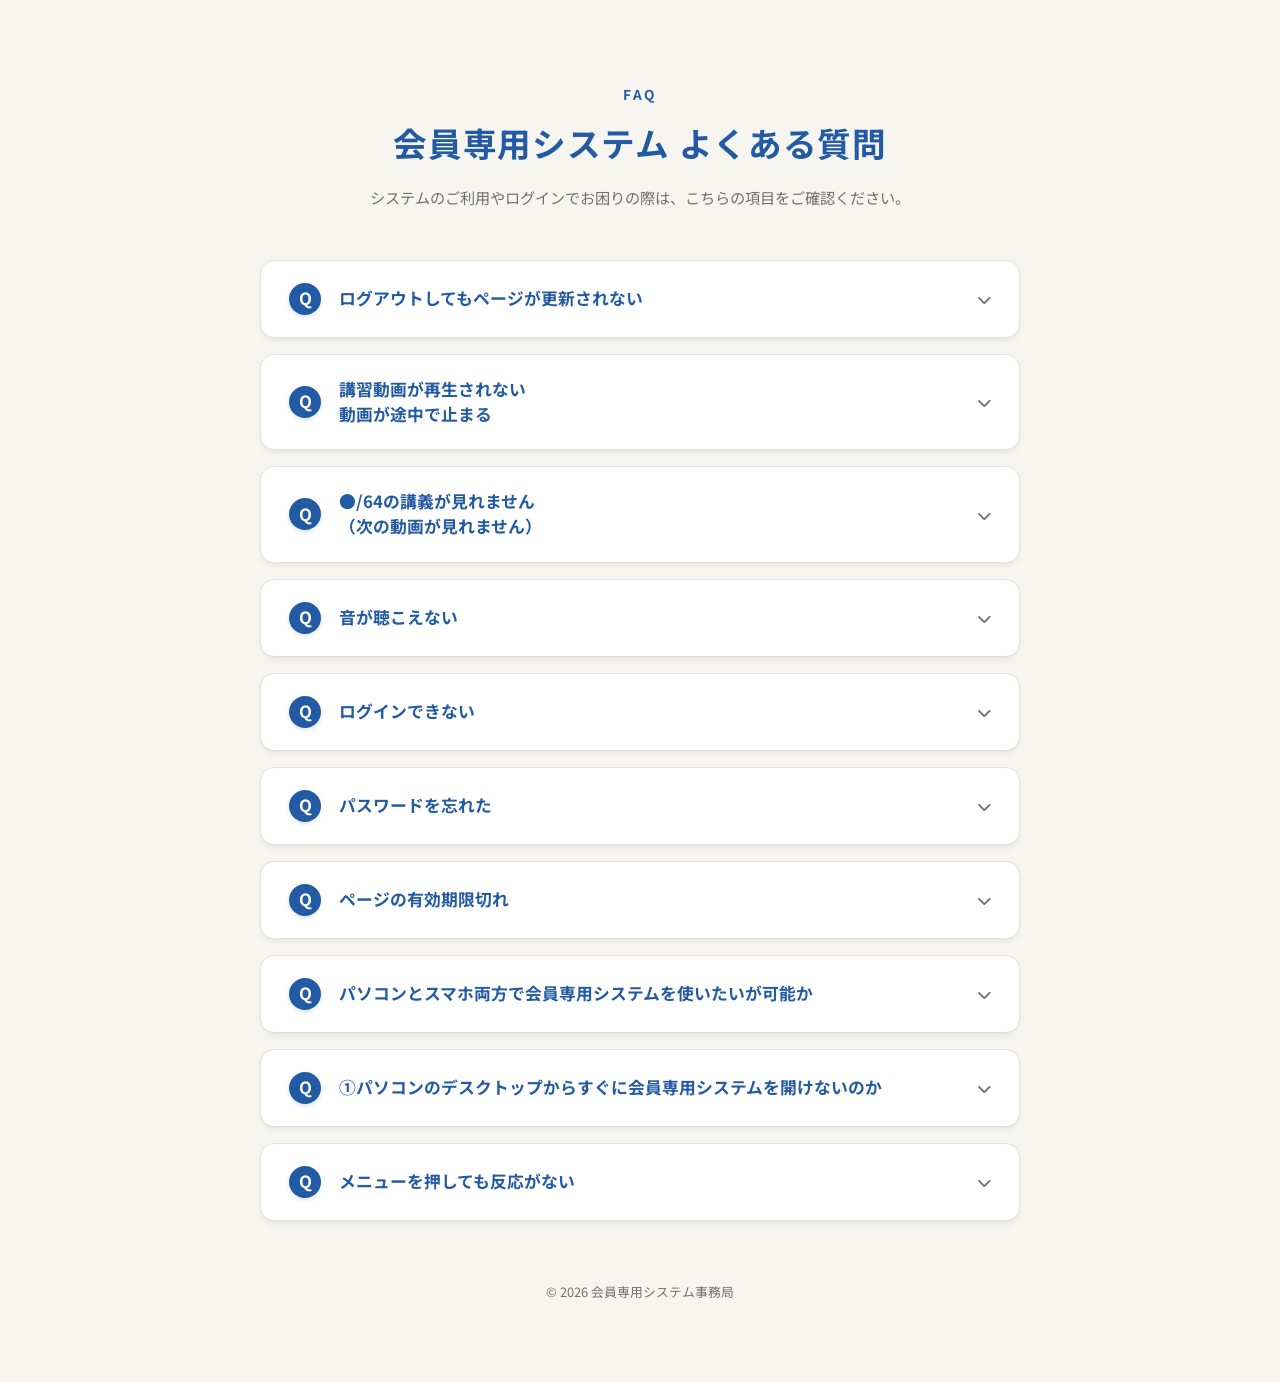
==== index.html @ 4619d987 "Make login page URLs clickable links" ====
<!DOCTYPE html>
<html lang="ja">
<head>
    <meta charset="UTF-8">
    <meta name="viewport" content="width=device-width, initial-scale=1.0">
    <title>よくある質問 | 会員専用システム</title>
    
    <!-- Google Fonts -->
    <link rel="preconnect" href="https://fonts.googleapis.com">
    <link rel="preconnect" href="https://fonts.gstatic.com" crossorigin>
    <link href="https://fonts.googleapis.com/css2?family=Noto+Sans+JP:wght@400;500;700&family=Outfit:wght@600;800&display=swap" rel="stylesheet">
    
    <!-- Font Awesome -->
    <link rel="stylesheet" href="https://cdnjs.cloudflare.com/ajax/libs/font-awesome/6.4.0/css/all.min.css">
    
    <!-- Custom Style -->
    <link rel="stylesheet" href="style.css">
</head>
<body>
    <div class="faq-container">
        <!-- Header -->
        <header class="faq-header">
            <span class="faq-subtitle">FAQ</span>
            <h1 class="faq-title">会員専用システム よくある質問</h1>
            <p class="faq-desc">システムのご利用やログインでお困りの際は、こちらの項目をご確認ください。</p>
        </header>

        <!-- FAQ Accordion List -->
        <main class="faq-main">
            <div class="faq-list" id="faq-list">
            <!-- Question 1 -->
            <details class="faq-item" name="faq-accordion" id="faq-1">
                <summary class="faq-summary">
                    <span class="faq-q-badge">Q</span>
                    <span class="faq-question-text">ログアウトしてもページが更新されない</span>
                    <span class="faq-toggle-icon"><i class="fa-solid fa-chevron-down"></i></span>
                </summary>
                <div class="faq-answer-wrapper">
                    <div class="faq-answer-content">
                        <span class="faq-a-badge">A</span>
                        <div class="faq-answer-text">
                            <p class="faq-answer-highlight">パソコンやスマートフォンの仕組み上、一度見た画面の情報が端末内に一時的に保存されてしまう「キャッシュ」という現象がございます。</p>
                        <p>そのため、ログアウトをしても端末側が「以前の古い情報」を優先的に表示してしまうことが稀にございます。</p>
                        <p>もし「画面が古いまま（更新されない）」と感じられた際は、以下の操作をお試しください。</p>
                        <p>■パソコンの場合</p>
                        <p>画面の左上などにある「くるっと回った矢印（更新ボタン）」を一度押してください。</p>
                        <p>■スマホの場合</p>
                        <p>画面を一番上まで戻し、さらに「下にグイッと引っ張る」と更新されます。</p>
                        <p>最新の状態に切り替わるかと存じますので、ぜひお試しください。</p>
                        </div>
                    </div>
                </div>
            </details>

            <!-- Question 2 -->
            <details class="faq-item" name="faq-accordion" id="faq-2">
                <summary class="faq-summary">
                    <span class="faq-q-badge">Q</span>
                    <span class="faq-question-text">講習動画が再生されない<br>動画が途中で止まる</span>
                    <span class="faq-toggle-icon"><i class="fa-solid fa-chevron-down"></i></span>
                </summary>
                <div class="faq-answer-wrapper">
                    <div class="faq-answer-content">
                        <span class="faq-a-badge">A</span>
                        <div class="faq-answer-text">
                            <p class="faq-answer-highlight">通信の混雑（特に朝や夜間）や、端末の一時的な不具合が考えられます。</p>
                        <p>・アプリを完全に閉じて開き直す</p>
                        <p>一度ログアウトし、ブラウザ（インターネットの画面）を完全に閉じてから、再度ログインして読み込み直してください。</p>
                        <p>・Wi-Fi（ワイファイ）を入れ直す</p>
                        <p>画面の「扇形のマーク」を一度オフにし、数秒待ってから再度オンにしてみてください。</p>
                        <p>・別の回線を試す</p>
                        <p>Wi-Fiを切って、スマートフォンの回線（4G/5G）に切り替えるとスムーズに流れることがあります。</p>
                        <p>・専用のアプリ（SafariやChrome）で開く</p>
                        <p>LINEやメールの中のリンクからではなく、Safari（方位磁石のマーク） や Chrome（カラフルな丸いマーク） を直接開いてアクセスしてください。</p>
                        </div>
                    </div>
                </div>
            </details>

            <!-- Question 3 -->
            <details class="faq-item" name="faq-accordion" id="faq-3">
                <summary class="faq-summary">
                    <span class="faq-q-badge">Q</span>
                    <span class="faq-question-text">●/64の講義が見れません<br>（次の動画が見れません）</span>
                    <span class="faq-toggle-icon"><i class="fa-solid fa-chevron-down"></i></span>
                </summary>
                <div class="faq-answer-wrapper">
                    <div class="faq-answer-content">
                        <span class="faq-a-badge">A</span>
                        <div class="faq-answer-text">
                            <p class="faq-answer-highlight">本講座では、着実にステップアップしていただくため、以下の設定を設けております。</p>
                        <p>■視聴可能な範囲について</p>
                        <p>受講初日は、まず全体の進め方を把握していただくため、【4/64（受講ガイダンス含む）】までが視聴可能です。</p>
                        <p>それ以降の講義につきましては、着実に学びを深めていただくため、1日に1講義ずつ順次公開される仕組みとなっております。</p>
                        <p>■動画の表示状態について</p>
                        <p>グレーの状態： 公開前の講義です（順次公開をお待ちください）。</p>
                        <p>白色の状態： 公開済みの講義です。クリックしてご視聴いただけます。</p>
                        </div>
                    </div>
                </div>
            </details>

            <!-- Question 4 -->
            <details class="faq-item" name="faq-accordion" id="faq-4">
                <summary class="faq-summary">
                    <span class="faq-q-badge">Q</span>
                    <span class="faq-question-text">音が聴こえない</span>
                    <span class="faq-toggle-icon"><i class="fa-solid fa-chevron-down"></i></span>
                </summary>
                <div class="faq-answer-wrapper">
                    <div class="faq-answer-content">
                        <span class="faq-a-badge">A</span>
                        <div class="faq-answer-text">
                            <p class="faq-answer-highlight">以下の3点をご確認ください</p>
                        <p>1. 動画画面の「スピーカーマーク」をチェック</p>
                        <p>動画の左下（または右下）にあるスピーカーのマークに 「×」 がついていないか。</p>
                        <p>もし 「×」 がついていたら、そのマークを一度クリックして解除してください。</p>
                        <p>2. パソコンやスマホ自体の音量をアップ</p>
                        <p>キーボードの音量ボタンや、スマホの横についている音量ボタンを押して、音が小さすぎないか確認してください。</p>
                        <p>別の動画や音楽は聞こえるか試してみるのがおすすめです。</p>
                        <p>3. イヤホンや外部スピーカーの接続を確認</p>
                        <p>イヤホンがしっかり奥まで刺さっているか、またはワイヤレスイヤホン（Bluetooth）が意図せず別の部屋でつながっていないかご確認ください。</p>
                        <p>もし上記を試しても解決しない場合は、一度ブラウザ（インターネットの画面）を閉じ、再度開き直してみてください。</p>
                        <p>一時的な不具合が解消されることがございます。</p>
                        <p>【もし音がプツプツ途切れたり、画面が止まる場合】</p>
                        <p>インターネット（Wi-Fi）の接続が一時的に弱くなっている可能性があります。</p>
                        <p>その場合は、画面の「Wi-Fiマーク」を一度消して、数秒後にまた入れ直してみてください。</p>
                        <p>【それでも解決しないときは】</p>
                        <p>一度インターネットの画面を閉じ、再度開き直してみてください。</p>
                        <p>一時的な不具合が解消されることがございます。</p>
                        </div>
                    </div>
                </div>
            </details>

            <!-- Question 5 -->
            <details class="faq-item" name="faq-accordion" id="faq-5">
                <summary class="faq-summary">
                    <span class="faq-q-badge">Q</span>
                    <span class="faq-question-text">ログインできない</span>
                    <span class="faq-toggle-icon"><i class="fa-solid fa-chevron-down"></i></span>
                </summary>
                <div class="faq-answer-wrapper">
                    <div class="faq-answer-content">
                        <span class="faq-a-badge">A</span>
                        <div class="faq-answer-text">
                            <p class="faq-answer-highlight">入力内容が正しく認識されていない可能性がございます。</p>
                        <p>お手数ですが、以下の3点をご確認ください。</p>
                        <p>・「半角」で入力されているか。</p>
                        <p>アルファベットや数字が、太い文字（全角）になっていないかご確認ください。</p>
                        <p>必ず「半角（細い文字）」でのご入力をお願いいたします。</p>
                        <p>・余計な「空白（スペース）」が入っていないか。</p>
                        <p>文字の前後に目に見えない空白が入ると、エラーになります。</p>
                        <p>一度すべて消してから、一文字ずつ手入力することをお試しください。</p>
                        <p>・最新のパスワードか。</p>
                        <p>以前の古いパスワードが自動で表示されている場合がございます。</p>
                        <p>一度消去し、最新のものをご入力ください。</p>
                        <p>【それでも解決しない場合】</p>
                        <p>以下の手順で、パスワードの再発行（作り直し）が可能です。</p>
                        <p>■ 会員専用システム ログインページ</p>
                        <p><a href="https://toshibu-sstm.com/system/" target="_blank" rel="noopener noreferrer">https://toshibu-sstm.com/system/</a></p>
                        <p>①上記ログインページを開き、「パスワードを忘れた方はこちら」を押す</p>
                        <p>➁メールアドレスを入力し、届いた案内から再設定する</p>
                        <p>【もしメールが届かない場合は……】</p>
                        <p>迷惑メールフォルダに入っていないか、一度ご確認ください。</p>
                        <p>操作が難しい場合や、メールが見当たらないときは、ご無理をなさらずサポートチームまでお気軽にご相談くださいませ。</p>
                        </div>
                    </div>
                </div>
            </details>

            <!-- Question 6 -->
            <details class="faq-item" name="faq-accordion" id="faq-6">
                <summary class="faq-summary">
                    <span class="faq-q-badge">Q</span>
                    <span class="faq-question-text">パスワードを忘れた</span>
                    <span class="faq-toggle-icon"><i class="fa-solid fa-chevron-down"></i></span>
                </summary>
                <div class="faq-answer-wrapper">
                    <div class="faq-answer-content">
                        <span class="faq-a-badge">A</span>
                        <div class="faq-answer-text">
                            <p class="faq-answer-highlight">セキュリティの都合上、パスワードはお客様ご自身での管理をお願いしております。</p>
                        <p>もしお忘れになった場合は、以下の手順で新しく作り直す（再設定する）ことが可能です。</p>
                        <p>■ 会員専用システム ログインページ</p>
                        <p><a href="https://toshibu-sstm.com/system/" target="_blank" rel="noopener noreferrer">https://toshibu-sstm.com/system/</a></p>
                        <p>①上記ログインページを開き、「パスワードを忘れた方はこちら」を押す</p>
                        <p>➁メールアドレスを入力し、届いた案内から再設定する</p>
                        <p>※操作が難しい場合は、ご無理をなさらずサポートチームまでご連絡ください。こちらで変更のお手伝いをさせていただきます。</p>
                        <p>【もしメールが届かない場合は……】</p>
                        <p>迷惑メールフォルダに入っていないか、一度ご確認ください。</p>
                        <p>操作が難しい場合や、メールが見当たらないときは、ご無理をなさらずサポートチームまでお気軽にご相談くださいませ。</p>
                        </div>
                    </div>
                </div>
            </details>

            <!-- Question 7 -->
            <details class="faq-item" name="faq-accordion" id="faq-7">
                <summary class="faq-summary">
                    <span class="faq-q-badge">Q</span>
                    <span class="faq-question-text">ページの有効期限切れ</span>
                    <span class="faq-toggle-icon"><i class="fa-solid fa-chevron-down"></i></span>
                </summary>
                <div class="faq-answer-wrapper">
                    <div class="faq-answer-content">
                        <span class="faq-a-badge">A</span>
                        <div class="faq-answer-text">
                            <p class="faq-answer-highlight">「ページの有効期限が切れました」と表示された場合でも、</p>
                        <p>これはセキュリティ保護のための表示であり、受講ができなくなったわけではございません。</p>
                        <p>どうぞご安心ください。</p>
                        <p>以下の操作で、元の画面に戻ることができます。</p>
                        <p>・画面を「再読み込み」する</p>
                        <p>画面の左上などにある「くるっと回った矢印（更新ボタン）」を押してください。</p>
                        <p>・一度画面を閉じて、開き直す</p>
                        <p>一度インターネットの画面を完全に閉じ、再度ログインし直してください。</p>
                        <p>・「戻る」ボタンを使わない</p>
                        <p>操作中に前の画面に戻りたいときは、画面内の「戻る」ボタン（もしあれば）を使うか、メニューから選び直すとエラーが起きにくくなります。</p>
                        <p>※インターネットの画面は、『一歩進むごとに情報を記録』しています。ブラウザの戻るボタンを使うと、その記録が途切れてしまい、</p>
                        <p>システムが『迷子』になってエラー（有効期限切れ）が出てしまうことがございます。</p>
                        </div>
                    </div>
                </div>
            </details>

            <!-- Question 8 -->
            <details class="faq-item" name="faq-accordion" id="faq-8">
                <summary class="faq-summary">
                    <span class="faq-q-badge">Q</span>
                    <span class="faq-question-text">パソコンとスマホ両方で会員専用システムを使いたいが可能か</span>
                    <span class="faq-toggle-icon"><i class="fa-solid fa-chevron-down"></i></span>
                </summary>
                <div class="faq-answer-wrapper">
                    <div class="faq-answer-content">
                        <span class="faq-a-badge">A</span>
                        <div class="faq-answer-text">
                            <p class="faq-answer-highlight">どちらの機種からでも、ご利用いただけます。</p>
                        <p>ご自宅では画面の大きなパソコンで、外出先では手軽なスマートフォンで、といった使い分けも可能です。</p>
                        <p>・どちらからでもログインしてOK</p>
                        <p>パソコンで使っている時と同じ「メールアドレス」と「パスワード」で、スマートフォンからもログインいただけます。</p>
                        <p>・URL（ホームページのアドレス）は共通です</p>
                        <p>パソコンでもスマートフォンでも、アクセスするページは同じです。</p>
                        <p>・学習の続きから再開できます</p>
                        <p>どちらの機種で視聴しても、学習の記録は共通して保存されますのでご安心ください。</p>
                        </div>
                    </div>
                </div>
            </details>

            <!-- Question 9 -->
            <details class="faq-item" name="faq-accordion" id="faq-9">
                <summary class="faq-summary">
                    <span class="faq-q-badge">Q</span>
                    <span class="faq-question-text">①パソコンのデスクトップからすぐに会員専用システムを開けないのか</span>
                    <span class="faq-toggle-icon"><i class="fa-solid fa-chevron-down"></i></span>
                </summary>
                <div class="faq-answer-wrapper">
                    <div class="faq-answer-content">
                        <span class="faq-a-badge">A</span>
                        <div class="faq-answer-text">
                            <p class="faq-answer-highlight">パソコンの画面に「専用のアイコン（ショートカット）」を作っておくと、次回からダブルクリックするだけで、すぐに会員ページを開くことができます。</p>
                        <p>【手順】</p>
                        <p>①パソコンの壁紙（何もないところ）で「右クリック」する</p>
                        <p>マウスの右側のボタンを一度カチッと押してください。</p>
                        <p>➁「新規作成」→「ショートカット」を選ぶ</p>
                        <p>出てきたメニューの中から「新規作成」にマウスを合わせ、その横に出る「ショートカット」を押してください。</p>
                        <p>③アドレス（URL）を入力する</p>
                        <p>「項目の場所を入力してください」という空欄に、ログインページのURLを貼り付けるか、入力してください。入力できたら、右下の「次へ」を押します。</p>
                        <p>④名前をつけて完了</p>
                        <p>「このショートカットの名前を入力してください」という欄に、「【投資部】会員サイト」など、ご自身がわかりやすい名前を入力して、最後に「完了」を押してください。</p>
                        <p>これで、次からは画面上のアイコンを押すだけで、パッと会員ページが開くようになります。</p>
                        <p>■iPhone / iPad の場合</p>
                        <p>①Safari（方位磁石のマーク）でログインページを開きます。</p>
                        <p>➁画面の下にある 「四角から矢印が飛び出しているマーク」 を押します。</p>
                        <p>③メニューを少し下に送り、「ホーム画面に追加」 を押します。</p>
                        <p>④右上の 「追加」 を押せば、ホーム画面にアイコンができあがります。</p>
                        <p>■Android（スマートフォン）の場合</p>
                        <p>①Chrome（カラフルな丸いマーク）でログインページを開きます。</p>
                        <p>➁画面の右上にある 「点3つのマーク（︙）」 を押します。</p>
                        <p>③「ホーム画面に追加」 を押します。</p>
                        <p>④「追加」 を押せば、ホーム画面にアイコンができあがります。</p>
                        <p>■Mac（パソコン）の場合</p>
                        <p>①Safari（方位磁石のマーク）でログインページを開き、画面を少し小さくします。</p>
                        <p>➁URL（アドレス）の左側にある 「小さな丸いマーク」 をマウスでつかみます。</p>
                        <p>③そのまま デスクトップ（壁紙）の上まで引きずって（ドラッグして） 指を離せば、アイコンができあがります。</p>
                        </div>
                    </div>
                </div>
            </details>

            <!-- Question 10 -->
            <details class="faq-item" name="faq-accordion" id="faq-10">
                <summary class="faq-summary">
                    <span class="faq-q-badge">Q</span>
                    <span class="faq-question-text">メニューを押しても反応がない</span>
                    <span class="faq-toggle-icon"><i class="fa-solid fa-chevron-down"></i></span>
                </summary>
                <div class="faq-answer-wrapper">
                    <div class="faq-answer-content">
                        <span class="faq-a-badge">A</span>
                        <div class="faq-answer-text">
                            <p class="faq-answer-highlight">一時的な読み込みエラーや、お使いの端末（スマホ・パソコン）の設定が影響している可能性がございます。</p>
                        <p>お手数ですが、以下の手順を上から順番にお試しください。</p>
                        <p>1. ページの「再読み込み（更新）」を試す</p>
                        <p>画面の一番上にある「くるっとした矢印マーク（更新ボタン）」を押してください。</p>
                        <p>これだけで、読み込みがスムーズになり、正常に動くようになることがよくあります。</p>
                        <p>2. 時間を空けてから再度お試しいただく</p>
                        <p>インターネットの回線が一時的に混み合っている場合、ボタンが反応しづらくなることがございます。</p>
                        <p>数分から数十分ほどお時間を空けてから、改めて操作をお試しください。</p>
                        <p>少し時間を置くことで、回線の混雑が解消され、スムーズに画面が切り替わるようになることがございます。</p>
                        <p>3. 推奨されているブラウザ（閲覧アプリ）を試す</p>
                        <p>LINEなどのアプリ内から画面を開いている場合、ボタンが正しく反応しないことがございます。</p>
                        <p>その場合は、普段お使いの「Google Chrome」や「Safari」などのブラウザアプリに切り替えて、再度開き直してみてください。</p>
                        <p>4. 端末の「再起動」</p>
                        <p>上記を試しても解決しない場合は、一度スマートフォンやパソコンの電源を切り、再起動を行ってください。</p>
                        <p>機器のリセットにより、動作が改善するケースが非常に多くございます。</p>
                        </div>
                    </div>
                </div>
            </details>
            </div>
        </main>

        <!-- Minimal Footer -->
        <footer class="faq-footer">
            <p class="copyright">© 2026 会員専用システム事務局</p>
        </footer>
    </div>

    <!-- Scripts -->
    <script src="app.js"></script>
</body>
</html>
---- style.css ----
/* ==========================================================================
   Minimalist Brand Design System (Toushibu Brand Colors)
   ========================================================================== */

:root {
    /* Brand Colors based on https://toushibu-official.com/ */
    --bg-app: #F7F5EF;         /* Brand Warm Sand Background (bg-sand) */
    --bg-card: #ffffff;        /* White Cards */
    --primary: #235AA4;        /* Brand Primary Navy Blue (color-main) */
    --primary-light: #3b77c4;  /* Lighter Navy */
    --accent: #61880A;         /* Brand Sub Green (color-sub) */
    --accent-light: #E8F3D8;   /* Brand Light Green (bg-green-light) */
    --border: #E3E1DA;         /* Brand Muted Sand Border */
    --text-main: #323232;      /* Brand Body Text Black */
    --text-muted: #707070;     /* Brand Muted Text */
    
    --font-sans: 'Noto Sans JP', sans-serif;
    --shadow: 0 4px 6px -1px rgba(112, 112, 112, 0.08), 0 2px 4px -1px rgba(112, 112, 112, 0.05);
    --shadow-hover: 0 10px 15px -3px rgba(35, 90, 164, 0.06), 0 4px 6px -2px rgba(35, 90, 164, 0.03);
}

*, *::before, *::after {
    box-sizing: border-box;
    margin: 0;
    padding: 0;
}

body {
    font-family: var(--font-sans);
    background-color: var(--bg-app);
    color: var(--text-main);
    line-height: 1.65;
    padding: 80px 20px;
    -webkit-font-smoothing: antialiased;
}

/* Container */
.faq-container {
    max-width: 760px;
    margin: 0 auto;
}

/* Header */
.faq-header {
    text-align: center;
    margin-bottom: 50px;
}

.faq-subtitle {
    display: inline-block;
    font-size: 0.85rem;
    font-weight: 700;
    letter-spacing: 0.2em;
    color: var(--primary);
    margin-bottom: 10px;
    text-transform: uppercase;
}

.faq-title {
    font-size: 2.1rem;
    font-weight: 700;
    color: var(--primary);
    margin-bottom: 14px;
    letter-spacing: 0.02em;
}

.faq-desc {
    font-size: 0.95rem;
    color: var(--text-muted);
}

/* FAQ Accordion List */
.faq-list {
    display: flex;
    flex-direction: column;
    gap: 16px;
}

.faq-item {
    background-color: var(--bg-card);
    border: 1px solid var(--border);
    border-radius: 14px;
    box-shadow: var(--shadow);
    overflow: hidden;
    transition: transform 0.25s, border-color 0.25s, box-shadow 0.25s;
}

.faq-item:hover {
    border-color: var(--primary-light);
    box-shadow: var(--shadow-hover);
    transform: translateY(-1px);
}

.faq-summary {
    display: flex;
    align-items: center;
    padding: 22px 28px;
    cursor: pointer;
    list-style: none;
    user-select: none;
}

.faq-summary::-webkit-details-marker {
    display: none;
}

.faq-q-badge {
    display: inline-flex;
    align-items: center;
    justify-content: center;
    width: 32px;
    height: 32px;
    background-color: var(--primary);
    color: white;
    border-radius: 50%;
    font-size: 1.05rem;
    font-weight: 700;
    margin-right: 18px;
    flex-shrink: 0;
    box-shadow: 0 2px 4px rgba(35, 90, 164, 0.15);
}

.faq-question-text {
    flex-grow: 1;
    font-weight: 700;
    color: var(--primary);
    font-size: 1.05rem;
    line-height: 1.5;
    padding-right: 16px;
}

.faq-toggle-icon {
    font-size: 0.9rem;
    color: var(--text-muted);
    transition: transform 0.3s, color 0.2s;
}

.faq-item:hover .faq-toggle-icon {
    color: var(--primary);
}

/* Answer content box */
.faq-answer-wrapper {
    background-color: #FCFBF9; /* Very soft warm tint */
    border-top: 1px solid var(--border);
    padding: 26px 28px;
}

.faq-answer-content {
    display: flex;
    align-items: flex-start;
}

.faq-a-badge {
    display: inline-flex;
    align-items: center;
    justify-content: center;
    width: 32px;
    height: 32px;
    background-color: var(--accent-light);
    color: var(--accent);
    border-radius: 50%;
    font-size: 1.05rem;
    font-weight: 700;
    margin-right: 18px;
    flex-shrink: 0;
}

.faq-answer-text {
    flex-grow: 1;
    color: var(--text-main);
    font-size: 0.98rem;
    line-height: 1.8;
}

.faq-answer-text p {
    margin-bottom: 12px;
}

.faq-answer-text p:last-child {
    margin-bottom: 0;
}

.faq-answer-text a {
    color: var(--primary);
    text-decoration: underline;
    text-underline-offset: 3px;
    word-break: break-all;
    transition: color 0.2s;
}

.faq-answer-text a:hover {
    color: var(--primary-light);
}

.faq-answer-highlight {
    font-weight: 700;
    color: var(--primary);
    font-size: 1.02rem;
}

/* Accordion Open State Styles */
.faq-item[open] {
    border-color: var(--primary);
    box-shadow: var(--shadow-hover);
}

.faq-item[open] .faq-toggle-icon {
    transform: rotate(180deg);
    color: var(--primary);
}

@keyframes slideFadeIn {
    from {
        opacity: 0;
        transform: translateY(-6px);
    }
    to {
        opacity: 1;
        transform: translateY(0);
    }
}

.faq-item[open] .faq-answer-wrapper {
    animation: slideFadeIn 0.3s cubic-bezier(0.16, 1, 0.3, 1) forwards;
}

/* Footer */
.faq-footer {
    text-align: center;
    margin-top: 60px;
}

.copyright {
    font-size: 0.8rem;
    color: var(--text-muted);
}

/* Responsive adjustment */
@media (max-width: 576px) {
    body {
        padding: 50px 15px;
    }
    
    .faq-title {
        font-size: 1.6rem;
    }
    
    .faq-summary {
        padding: 18px 20px;
    }
    
    .faq-q-badge, .faq-a-badge {
        width: 28px;
        height: 28px;
        font-size: 0.9rem;
        margin-right: 14px;
    }
    
    .faq-question-text {
        font-size: 0.96rem;
    }
    
    .faq-answer-wrapper {
        padding: 20px;
    }
    
    .faq-answer-text {
        font-size: 0.92rem;
    }
}
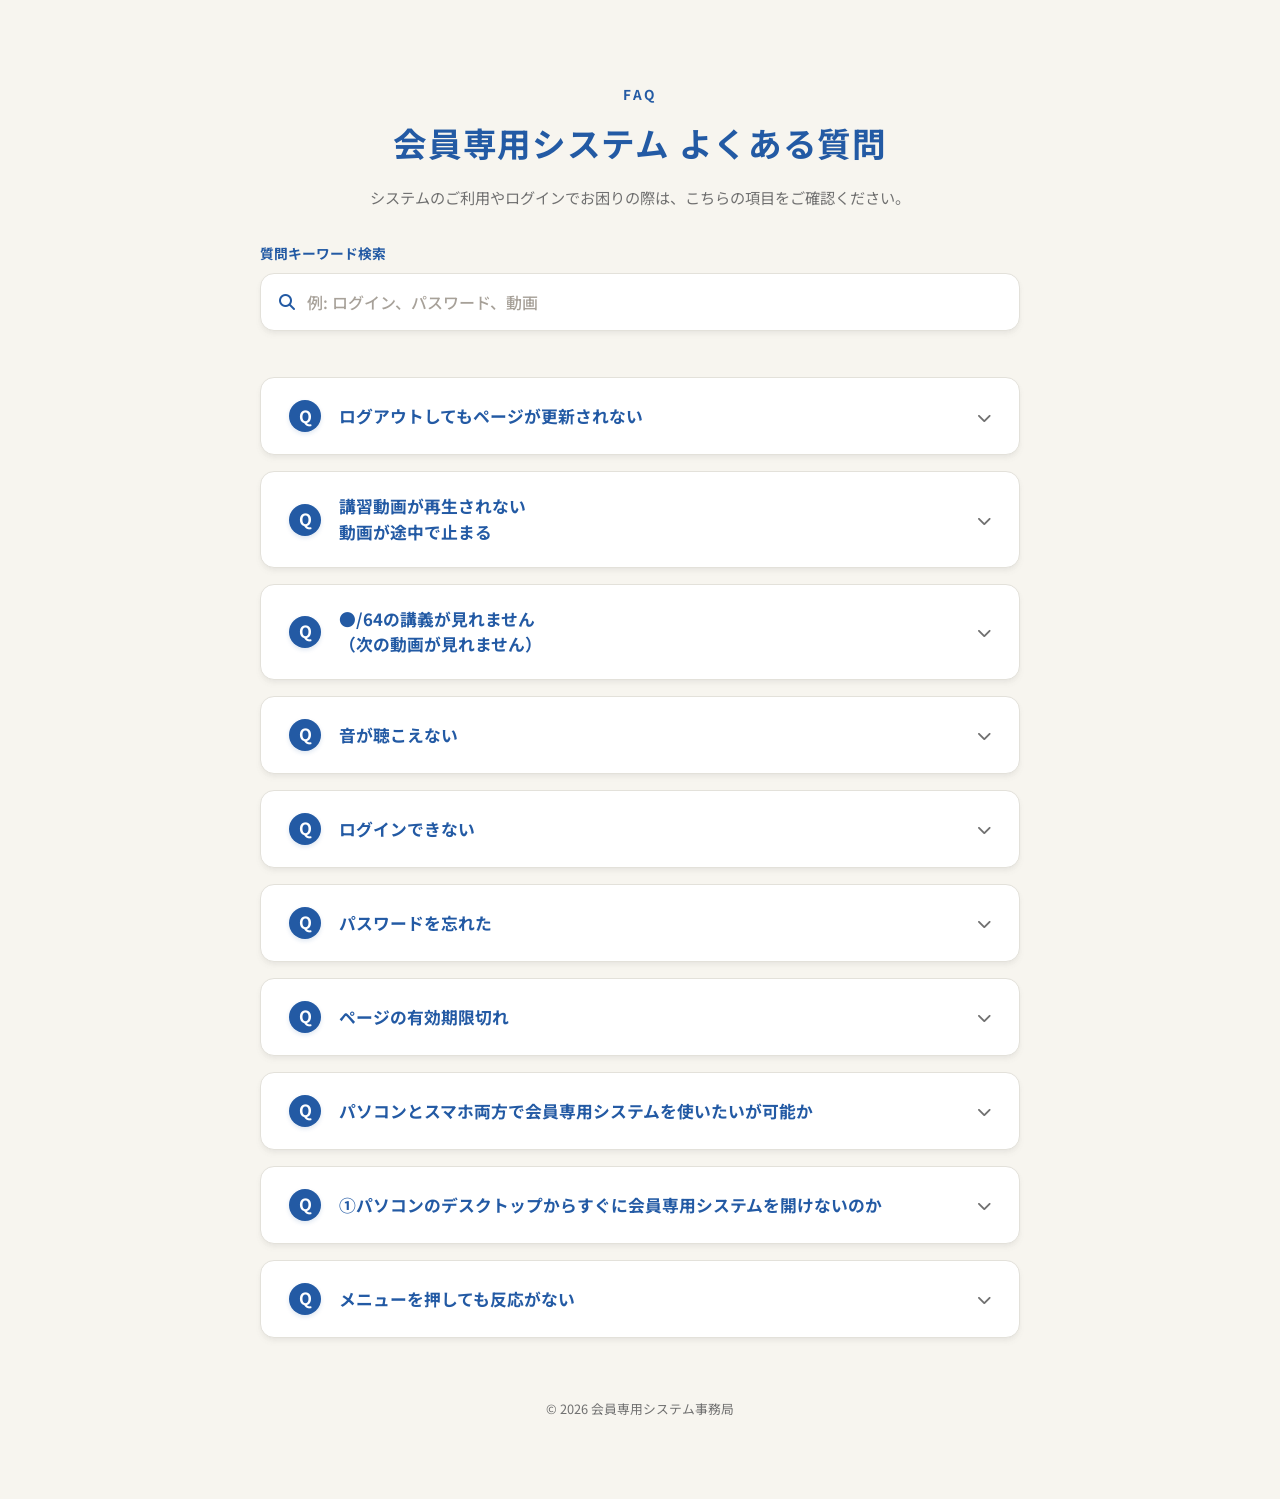
==== commit 0e8bd1f0: "公開FAQに質問キーワード検索を追加" ====
--- a/index.html
+++ b/index.html
@@ -27,6 +27,14 @@
 
         <!-- FAQ Accordion List -->
         <main class="faq-main">
+            <div class="faq-search" role="search">
+                <label class="faq-search-label" for="faq-search-input">質問キーワード検索</label>
+                <div class="faq-search-box">
+                    <i class="fa-solid fa-magnifying-glass" aria-hidden="true"></i>
+                    <input id="faq-search-input" class="faq-search-input" type="search" placeholder="例: ログイン、パスワード、動画" autocomplete="off">
+                </div>
+                <p class="faq-search-status" id="faq-search-status" aria-live="polite"></p>
+            </div>
             <div class="faq-list" id="faq-list">
             <!-- Question 1 -->
             <details class="faq-item" name="faq-accordion" id="faq-1">
@@ -39,7 +47,6 @@
                     <div class="faq-answer-content">
                         <span class="faq-a-badge">A</span>
                         <div class="faq-answer-text">
-                            <p class="faq-answer-highlight">パソコンやスマートフォンの仕組み上、一度見た画面の情報が端末内に一時的に保存されてしまう「キャッシュ」という現象がございます。</p>
                         <p>そのため、ログアウトをしても端末側が「以前の古い情報」を優先的に表示してしまうことが稀にございます。</p>
                         <p>もし「画面が古いまま（更新されない）」と感じられた際は、以下の操作をお試しください。</p>
                         <p>■パソコンの場合</p>
@@ -63,7 +70,6 @@
                     <div class="faq-answer-content">
                         <span class="faq-a-badge">A</span>
                         <div class="faq-answer-text">
-                            <p class="faq-answer-highlight">通信の混雑（特に朝や夜間）や、端末の一時的な不具合が考えられます。</p>
                         <p>・アプリを完全に閉じて開き直す</p>
                         <p>一度ログアウトし、ブラウザ（インターネットの画面）を完全に閉じてから、再度ログインして読み込み直してください。</p>
                         <p>・Wi-Fi（ワイファイ）を入れ直す</p>
@@ -88,7 +94,6 @@
                     <div class="faq-answer-content">
                         <span class="faq-a-badge">A</span>
                         <div class="faq-answer-text">
-                            <p class="faq-answer-highlight">本講座では、着実にステップアップしていただくため、以下の設定を設けております。</p>
                         <p>■視聴可能な範囲について</p>
                         <p>受講初日は、まず全体の進め方を把握していただくため、【4/64（受講ガイダンス含む）】までが視聴可能です。</p>
                         <p>それ以降の講義につきましては、着実に学びを深めていただくため、1日に1講義ずつ順次公開される仕組みとなっております。</p>
@@ -111,7 +116,6 @@
                     <div class="faq-answer-content">
                         <span class="faq-a-badge">A</span>
                         <div class="faq-answer-text">
-                            <p class="faq-answer-highlight">以下の3点をご確認ください</p>
                         <p>1. 動画画面の「スピーカーマーク」をチェック</p>
                         <p>動画の左下（または右下）にあるスピーカーのマークに 「×」 がついていないか。</p>
                         <p>もし 「×」 がついていたら、そのマークを一度クリックして解除してください。</p>
@@ -144,7 +148,6 @@
                     <div class="faq-answer-content">
                         <span class="faq-a-badge">A</span>
                         <div class="faq-answer-text">
-                            <p class="faq-answer-highlight">入力内容が正しく認識されていない可能性がございます。</p>
                         <p>お手数ですが、以下の3点をご確認ください。</p>
                         <p>・「半角」で入力されているか。</p>
                         <p>アルファベットや数字が、太い文字（全角）になっていないかご確認ください。</p>
@@ -180,7 +183,6 @@
                     <div class="faq-answer-content">
                         <span class="faq-a-badge">A</span>
                         <div class="faq-answer-text">
-                            <p class="faq-answer-highlight">セキュリティの都合上、パスワードはお客様ご自身での管理をお願いしております。</p>
                         <p>もしお忘れになった場合は、以下の手順で新しく作り直す（再設定する）ことが可能です。</p>
                         <p>■ 会員専用システム ログインページ</p>
                         <p><a href="https://toshibu-sstm.com/system/" target="_blank" rel="noopener noreferrer">https://toshibu-sstm.com/system/</a></p>
@@ -206,7 +208,6 @@
                     <div class="faq-answer-content">
                         <span class="faq-a-badge">A</span>
                         <div class="faq-answer-text">
-                            <p class="faq-answer-highlight">「ページの有効期限が切れました」と表示された場合でも、</p>
                         <p>これはセキュリティ保護のための表示であり、受講ができなくなったわけではございません。</p>
                         <p>どうぞご安心ください。</p>
                         <p>以下の操作で、元の画面に戻ることができます。</p>
@@ -234,7 +235,6 @@
                     <div class="faq-answer-content">
                         <span class="faq-a-badge">A</span>
                         <div class="faq-answer-text">
-                            <p class="faq-answer-highlight">どちらの機種からでも、ご利用いただけます。</p>
                         <p>ご自宅では画面の大きなパソコンで、外出先では手軽なスマートフォンで、といった使い分けも可能です。</p>
                         <p>・どちらからでもログインしてOK</p>
                         <p>パソコンで使っている時と同じ「メールアドレス」と「パスワード」で、スマートフォンからもログインいただけます。</p>
@@ -258,7 +258,6 @@
                     <div class="faq-answer-content">
                         <span class="faq-a-badge">A</span>
                         <div class="faq-answer-text">
-                            <p class="faq-answer-highlight">パソコンの画面に「専用のアイコン（ショートカット）」を作っておくと、次回からダブルクリックするだけで、すぐに会員ページを開くことができます。</p>
                         <p>【手順】</p>
                         <p>①パソコンの壁紙（何もないところ）で「右クリック」する</p>
                         <p>マウスの右側のボタンを一度カチッと押してください。</p>
@@ -299,7 +298,6 @@
                     <div class="faq-answer-content">
                         <span class="faq-a-badge">A</span>
                         <div class="faq-answer-text">
-                            <p class="faq-answer-highlight">一時的な読み込みエラーや、お使いの端末（スマホ・パソコン）の設定が影響している可能性がございます。</p>
                         <p>お手数ですが、以下の手順を上から順番にお試しください。</p>
                         <p>1. ページの「再読み込み（更新）」を試す</p>
                         <p>画面の一番上にある「くるっとした矢印マーク（更新ボタン）」を押してください。</p>
@@ -319,6 +317,7 @@
                 </div>
             </details>
             </div>
+            <nav class="faq-pagination" id="faq-pagination" aria-label="FAQページ切り替え" hidden></nav>
         </main>
 
         <!-- Minimal Footer -->
--- a/style.css
+++ b/style.css
@@ -69,11 +69,79 @@
     color: var(--text-muted);
 }
 
+/* Search */
+.faq-search {
+    margin: -18px 0 28px;
+}
+
+.faq-search-label {
+    display: block;
+    color: var(--primary);
+    font-size: 0.86rem;
+    font-weight: 700;
+    margin-bottom: 8px;
+}
+
+.faq-search-box {
+    align-items: center;
+    background: var(--bg-card);
+    border: 1px solid var(--border);
+    border-radius: 14px;
+    box-shadow: var(--shadow);
+    color: var(--primary);
+    display: flex;
+    gap: 12px;
+    padding: 0 18px;
+    transition: border-color 0.2s, box-shadow 0.2s;
+}
+
+.faq-search-box:focus-within {
+    border-color: var(--primary-light);
+    box-shadow: var(--shadow-hover);
+}
+
+.faq-search-input {
+    appearance: none;
+    background: transparent;
+    border: 0;
+    color: var(--text-main);
+    flex: 1;
+    font-family: var(--font-sans);
+    font-size: 1rem;
+    font-weight: 500;
+    min-width: 0;
+    outline: 0;
+    padding: 16px 0;
+}
+
+.faq-search-input::placeholder {
+    color: #A7A199;
+}
+
+.faq-search-status {
+    color: var(--text-muted);
+    font-size: 0.84rem;
+    font-weight: 700;
+    min-height: 1.4em;
+    padding: 8px 2px 0;
+}
+
 /* FAQ Accordion List */
 .faq-list {
     display: flex;
     flex-direction: column;
     gap: 16px;
+}
+
+.faq-empty {
+    background: #FCFBF9;
+    border: 1px dashed var(--border);
+    border-radius: 14px;
+    color: var(--text-muted);
+    font-size: 0.95rem;
+    font-weight: 700;
+    padding: 22px;
+    text-align: center;
 }
 
 .faq-item {
@@ -171,6 +239,7 @@
     color: var(--text-main);
     font-size: 0.98rem;
     line-height: 1.8;
+    white-space: pre-line;
 }
 
 .faq-answer-text p {
@@ -179,6 +248,77 @@
 
 .faq-answer-text p:last-child {
     margin-bottom: 0;
+}
+
+.faq-answer-text ul,
+.faq-answer-text ol {
+    margin: 0 0 12px 1.4em;
+    padding: 0;
+}
+
+.faq-answer-text li {
+    margin-bottom: 6px;
+}
+
+.faq-answer-text strong,
+.faq-answer-text b {
+    font-weight: 700;
+}
+
+.faq-answer-text mark {
+    background: #fef3c7;
+    color: var(--text-main);
+    border-radius: 4px;
+    padding: 0 4px;
+}
+
+.faq-answer-text hr {
+    border: 0;
+    border-top: 1px solid var(--border);
+    margin: 18px 0;
+}
+
+.faq-answer-text .text-red {
+    color: #dc2626;
+    font-weight: 700;
+}
+
+.faq-answer-text .text-blue {
+    color: #2563eb;
+    font-weight: 700;
+}
+
+.faq-answer-text .text-green {
+    color: #059669;
+    font-weight: 700;
+}
+
+.faq-answer-text .text-orange {
+    color: #ea580c;
+    font-weight: 700;
+}
+
+.faq-answer-text .text-gray {
+    color: var(--text-muted);
+}
+
+.faq-answer-text .note,
+.faq-answer-text .warning {
+    border-radius: 12px;
+    padding: 12px 14px;
+    font-weight: 700;
+}
+
+.faq-answer-text .note {
+    background: #eff6ff;
+    border: 1px solid #bfdbfe;
+    color: #1d4ed8;
+}
+
+.faq-answer-text .warning {
+    background: #fff7ed;
+    border: 1px solid #fed7aa;
+    color: #c2410c;
 }
 
 .faq-answer-text a {
@@ -193,10 +333,54 @@
     color: var(--primary-light);
 }
 
-.faq-answer-highlight {
-    font-weight: 700;
-    color: var(--primary);
-    font-size: 1.02rem;
+/* Pagination */
+.faq-pagination {
+    display: flex;
+    align-items: center;
+    justify-content: center;
+    gap: 14px;
+    margin-top: 28px;
+}
+
+.faq-pagination[hidden] {
+    display: none;
+}
+
+.faq-pagination-button {
+    min-width: 92px;
+    border: 1px solid var(--border);
+    border-radius: 999px;
+    background: var(--bg-card);
+    color: var(--primary);
+    cursor: pointer;
+    font-family: var(--font-sans);
+    font-size: 0.92rem;
+    font-weight: 700;
+    padding: 10px 18px;
+    box-shadow: var(--shadow);
+    transition: border-color 0.2s, box-shadow 0.2s, color 0.2s, transform 0.2s;
+}
+
+.faq-pagination-button:hover:not(:disabled) {
+    border-color: var(--primary-light);
+    box-shadow: var(--shadow-hover);
+    color: var(--primary-light);
+    transform: translateY(-1px);
+}
+
+.faq-pagination-button:disabled {
+    background: #F3F1EA;
+    color: #A7A199;
+    cursor: not-allowed;
+    box-shadow: none;
+}
+
+.faq-pagination-status {
+    color: var(--text-muted);
+    font-size: 0.9rem;
+    font-weight: 700;
+    min-width: 110px;
+    text-align: center;
 }
 
 /* Accordion Open State Styles */
@@ -244,6 +428,15 @@
     
     .faq-title {
         font-size: 1.6rem;
+    }
+
+    .faq-search {
+        margin: -22px 0 24px;
+    }
+
+    .faq-search-input {
+        font-size: 0.95rem;
+        padding: 14px 0;
     }
     
     .faq-summary {
@@ -268,4 +461,19 @@
     .faq-answer-text {
         font-size: 0.92rem;
     }
-}
+
+    .faq-pagination {
+        gap: 8px;
+        margin-top: 22px;
+    }
+
+    .faq-pagination-button {
+        min-width: 78px;
+        padding: 9px 12px;
+    }
+
+    .faq-pagination-status {
+        min-width: 92px;
+        font-size: 0.84rem;
+    }
+}
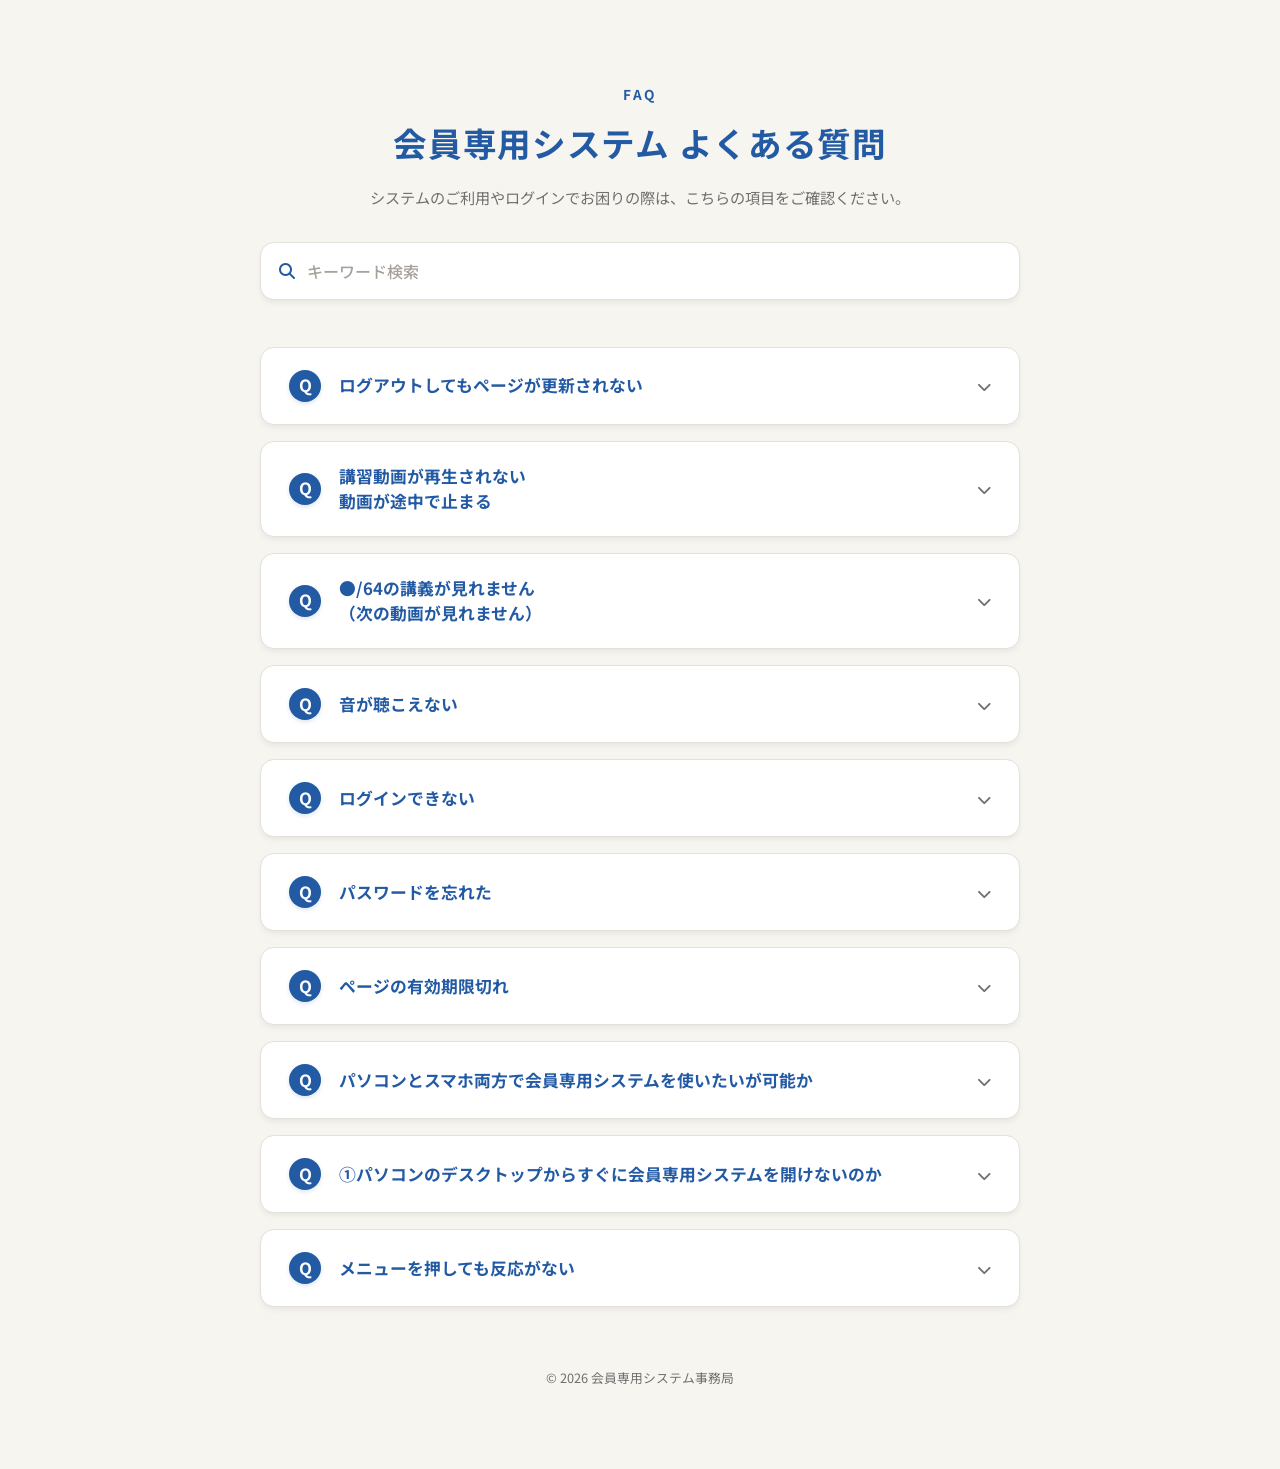
==== commit 5a2e6702: "公開FAQ検索欄のラベル表示を整理" ====
--- a/index.html
+++ b/index.html
@@ -12,6 +12,9 @@
     
     <!-- Font Awesome -->
     <link rel="stylesheet" href="https://cdnjs.cloudflare.com/ajax/libs/font-awesome/6.4.0/css/all.min.css">
+
+    <!-- Favicon -->
+    <link rel="icon" href="favicon.svg" type="image/svg+xml">
     
     <!-- Custom Style -->
     <link rel="stylesheet" href="style.css">
@@ -28,10 +31,10 @@
         <!-- FAQ Accordion List -->
         <main class="faq-main">
             <div class="faq-search" role="search">
-                <label class="faq-search-label" for="faq-search-input">質問キーワード検索</label>
+                <label class="faq-search-label" for="faq-search-input">キーワード検索</label>
                 <div class="faq-search-box">
                     <i class="fa-solid fa-magnifying-glass" aria-hidden="true"></i>
-                    <input id="faq-search-input" class="faq-search-input" type="search" placeholder="例: ログイン、パスワード、動画" autocomplete="off">
+                    <input id="faq-search-input" class="faq-search-input" type="search" placeholder="キーワード検索" autocomplete="off">
                 </div>
                 <p class="faq-search-status" id="faq-search-status" aria-live="polite"></p>
             </div>
--- a/style.css
+++ b/style.css
@@ -75,11 +75,12 @@
 }
 
 .faq-search-label {
-    display: block;
-    color: var(--primary);
-    font-size: 0.86rem;
-    font-weight: 700;
-    margin-bottom: 8px;
+    position: absolute;
+    width: 1px;
+    height: 1px;
+    overflow: hidden;
+    clip: rect(0, 0, 0, 0);
+    white-space: nowrap;
 }
 
 .faq-search-box {
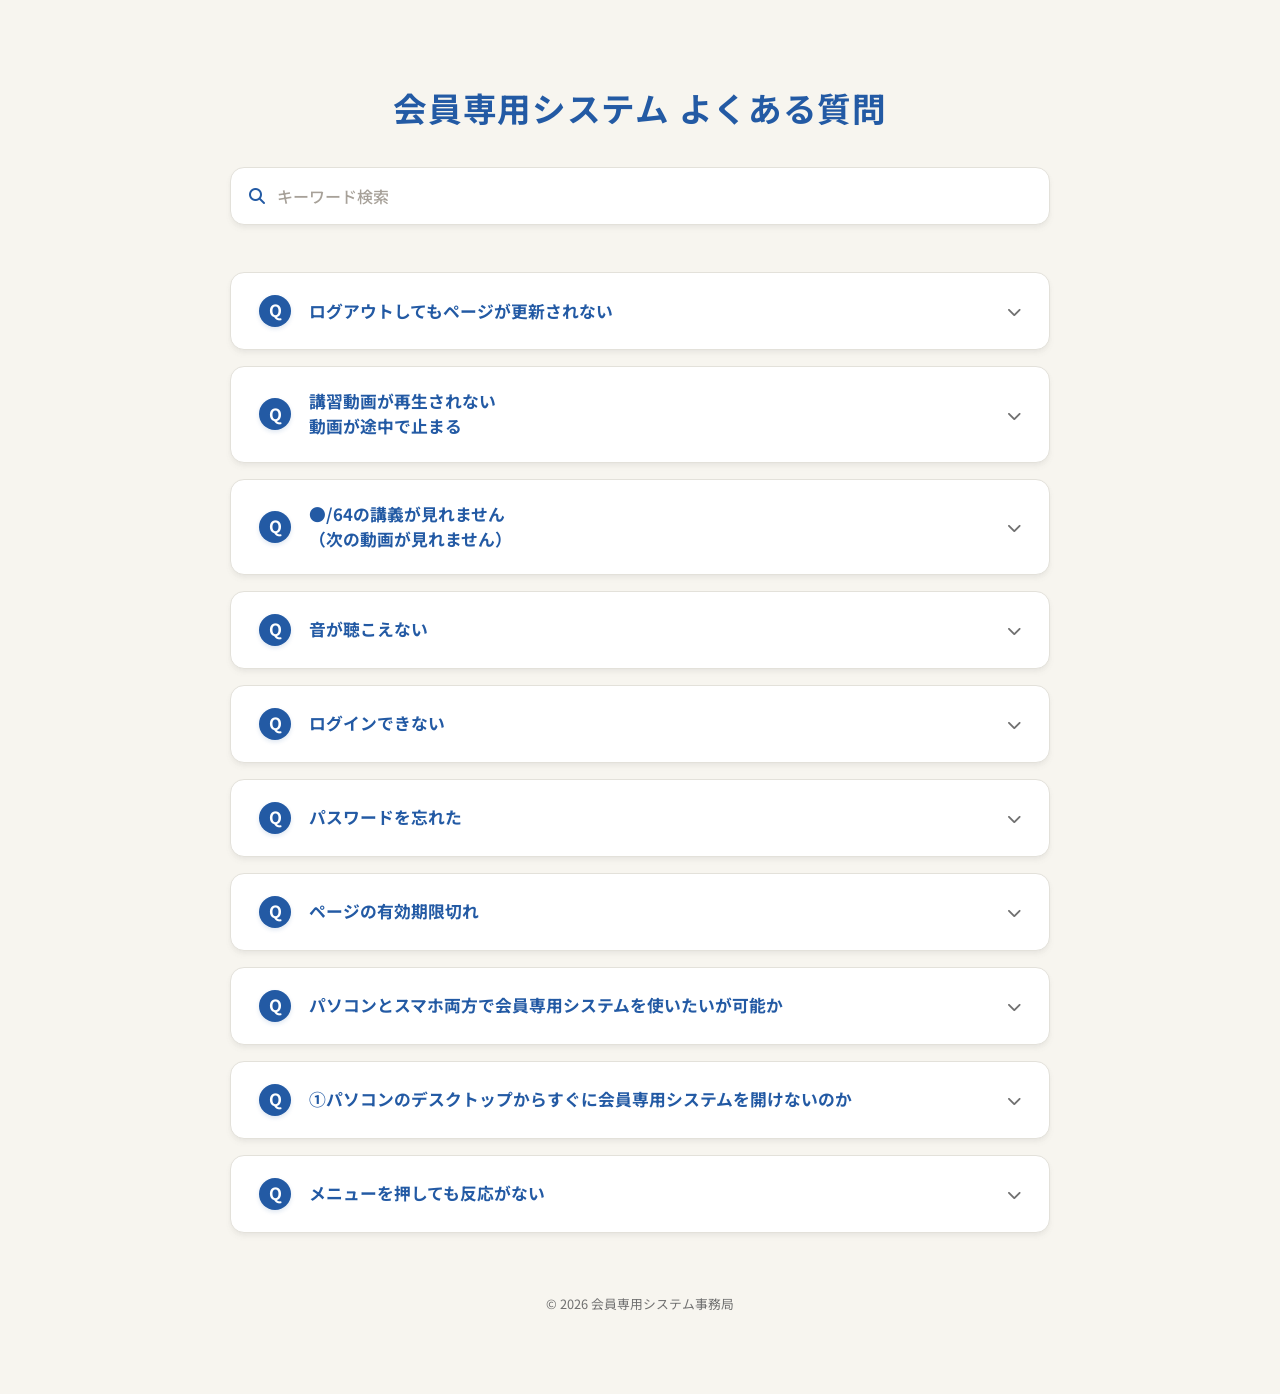
==== commit 705a062c: "公開FAQヘッダーの補助文言を削除" ====
--- a/index.html
+++ b/index.html
@@ -23,9 +23,7 @@
     <div class="faq-container">
         <!-- Header -->
         <header class="faq-header">
-            <span class="faq-subtitle">FAQ</span>
             <h1 class="faq-title">会員専用システム よくある質問</h1>
-            <p class="faq-desc">システムのご利用やログインでお困りの際は、こちらの項目をご確認ください。</p>
         </header>
 
         <!-- FAQ Accordion List -->
--- a/style.css
+++ b/style.css
@@ -36,7 +36,7 @@
 
 /* Container */
 .faq-container {
-    max-width: 760px;
+    max-width: 820px;
     margin: 0 auto;
 }
 
@@ -46,27 +46,12 @@
     margin-bottom: 50px;
 }
 
-.faq-subtitle {
-    display: inline-block;
-    font-size: 0.85rem;
-    font-weight: 700;
-    letter-spacing: 0.2em;
-    color: var(--primary);
-    margin-bottom: 10px;
-    text-transform: uppercase;
-}
-
 .faq-title {
     font-size: 2.1rem;
     font-weight: 700;
     color: var(--primary);
     margin-bottom: 14px;
     letter-spacing: 0.02em;
-}
-
-.faq-desc {
-    font-size: 0.95rem;
-    color: var(--text-muted);
 }
 
 /* Search */
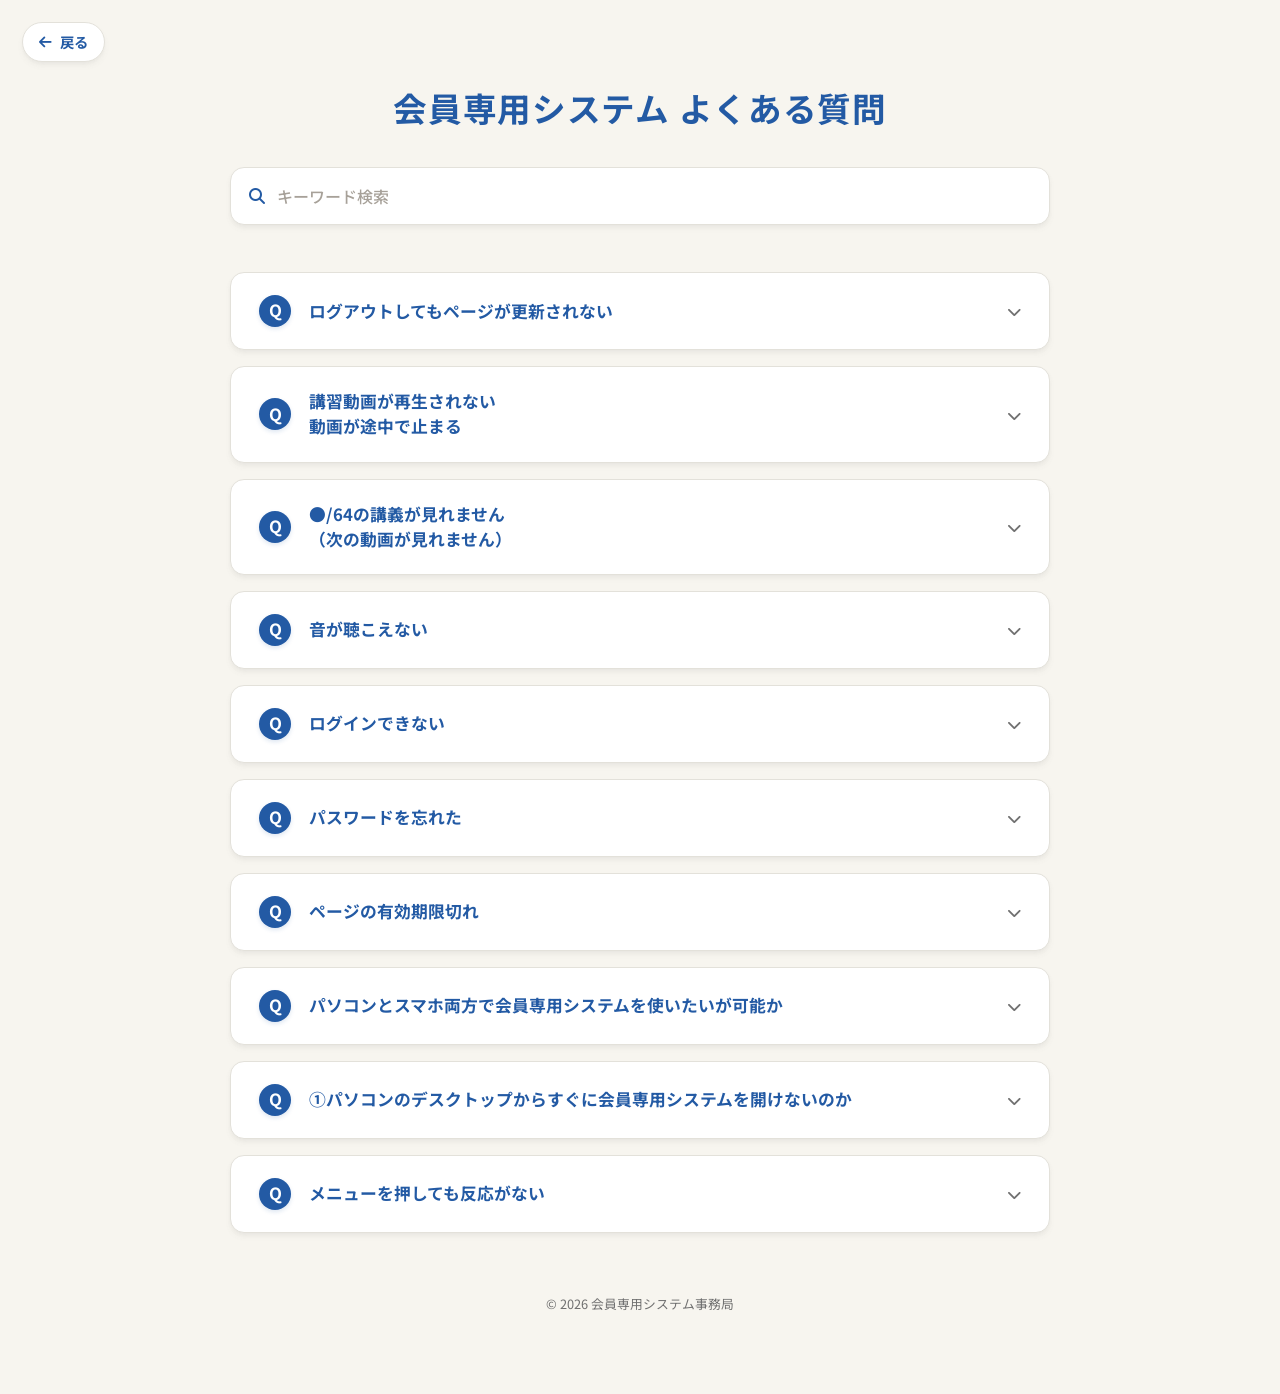
==== commit 379de3a2: "FAQ画面左上に会員システムへの戻る導線を追加 - FAQ一覧と個別FAQの左上に戻るボタンを追加 - 戻り先は会員専用システム portal.toshibu-sstm.com に設定 - モバイルで" ====
--- a/index.html
+++ b/index.html
@@ -20,6 +20,11 @@
     <link rel="stylesheet" href="style.css">
 </head>
 <body>
+    <a class="portal-back-button" href="https://portal.toshibu-sstm.com/" aria-label="会員専用システムへ戻る">
+        <i class="fa-solid fa-arrow-left" aria-hidden="true"></i>
+        <span>戻る</span>
+    </a>
+
     <div class="faq-container">
         <!-- Header -->
         <header class="faq-header">
--- a/style.css
+++ b/style.css
@@ -32,6 +32,39 @@
     line-height: 1.65;
     padding: 80px 20px;
     -webkit-font-smoothing: antialiased;
+}
+
+.portal-back-button {
+    position: fixed;
+    top: 22px;
+    left: 22px;
+    z-index: 20;
+    display: inline-flex;
+    align-items: center;
+    gap: 8px;
+    min-height: 40px;
+    padding: 9px 16px;
+    background: var(--bg-card);
+    border: 1px solid var(--border);
+    border-radius: 999px;
+    box-shadow: var(--shadow);
+    color: var(--primary);
+    font-size: 0.9rem;
+    font-weight: 700;
+    line-height: 1;
+    text-decoration: none;
+    transition: border-color 0.2s, box-shadow 0.2s, transform 0.2s;
+}
+
+.portal-back-button:hover {
+    border-color: var(--primary-light);
+    box-shadow: var(--shadow-hover);
+    transform: translateY(-1px);
+}
+
+.portal-back-button:focus-visible {
+    outline: 3px solid rgba(35, 90, 164, 0.22);
+    outline-offset: 3px;
 }
 
 /* Container */
@@ -181,6 +214,7 @@
     font-size: 1.05rem;
     line-height: 1.5;
     padding-right: 16px;
+    white-space: pre-line;
 }
 
 .faq-toggle-icon {
@@ -411,6 +445,14 @@
     body {
         padding: 50px 15px;
     }
+
+    .portal-back-button {
+        top: 12px;
+        left: 12px;
+        min-height: 36px;
+        padding: 8px 12px;
+        font-size: 0.84rem;
+    }
     
     .faq-title {
         font-size: 1.6rem;
